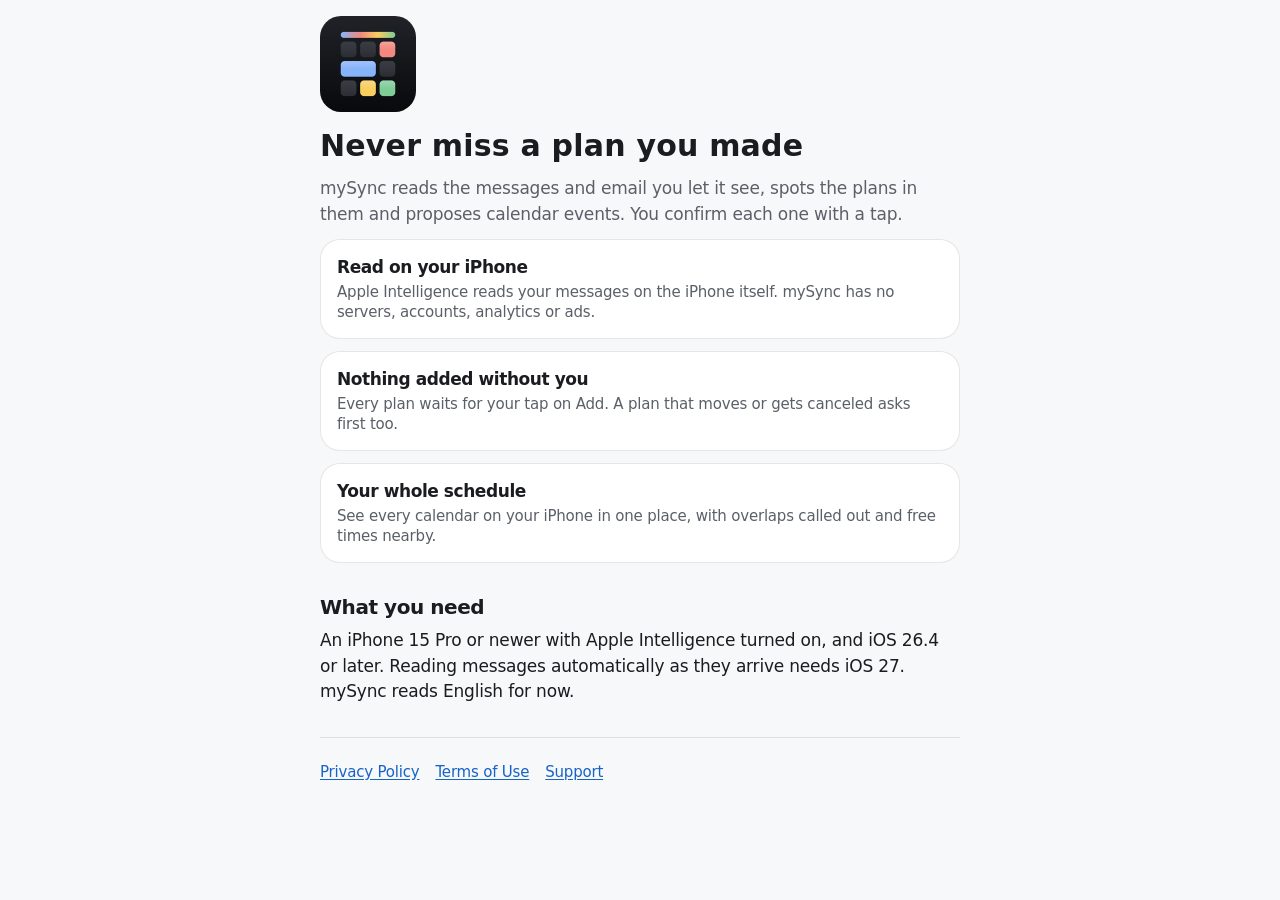
==== index.html @ c8e6f14b "mySync's website: home, privacy policy, terms and support" ====
<!doctype html>
<html lang="en">
<head>
  <meta charset="utf-8">
  <meta name="viewport" content="width=device-width, initial-scale=1">
  <title>mySync: Plans to Calendar</title>
  <meta name="description" content="mySync finds the plans in your messages and proposes them for your calendar. You confirm each one with a tap.">
  <link rel="stylesheet" href="styles.css">
  <link rel="icon" type="image/png" href="favicon.png">
  <link rel="apple-touch-icon" href="icon.png">
</head>
<body>
  <div class="page">
    <main>
      <img class="hero-icon" src="icon.png" alt="The mySync app icon" width="96" height="96">
      <h1>Never miss a plan you made</h1>
      <p class="lead">mySync reads the messages and email you let it see, spots the plans in them and proposes calendar events. You confirm each one with a tap.</p>

      <div class="card">
        <h3>Read on your iPhone</h3>
        <p class="meta">Apple Intelligence reads your messages on the iPhone itself. mySync has no servers, accounts, analytics or ads.</p>
      </div>
      <div class="card">
        <h3>Nothing added without you</h3>
        <p class="meta">Every plan waits for your tap on Add. A plan that moves or gets canceled asks first too.</p>
      </div>
      <div class="card">
        <h3>Your whole schedule</h3>
        <p class="meta">See every calendar on your iPhone in one place, with overlaps called out and free times nearby.</p>
      </div>

      <h2>What you need</h2>
      <p>An iPhone 15 Pro or newer with Apple Intelligence turned on, and iOS 26.4 or later. Reading messages automatically as they arrive needs iOS 27. mySync reads English for now.</p>
    </main>
    <footer>
      <nav aria-label="More about mySync">
        <a href="privacy/">Privacy Policy</a>
        <a href="terms/">Terms of Use</a>
        <a href="support/">Support</a>
      </nav>
    </footer>
  </div>
</body>
</html>
---- styles.css ----
/* mySync's website (design D13). Values come from design/system/tokens.json, dark-first with a full light theme. */
:root {
  color-scheme: dark light;
  --bg: #111214;
  --surface: #1b1c1f;
  --surface-2: #26282c;
  --stroke: rgba(255, 255, 255, 0.08);
  --label: #e8eaed;
  --label-secondary: #a9adb3;
  --primary: #86b2fa;
  --font-sans: -apple-system, BlinkMacSystemFont, "SF Pro Text", "SF Pro", system-ui, sans-serif;
  --font-rounded: ui-rounded, "SF Pro Rounded", -apple-system, system-ui, sans-serif;
  --space-1: 4px;
  --space-2: 8px;
  --space-3: 12px;
  --space-4: 16px;
  --space-5: 20px;
  --space-6: 24px;
  --space-8: 32px;
  --radius-chip: 8px;
  --radius-card: 20px;
}

@media (prefers-color-scheme: light) {
  :root {
    --bg: #f7f8fa;
    --surface: #ffffff;
    --surface-2: #eef0f3;
    --stroke: rgba(17, 18, 20, 0.10);
    --label: #1b1c1f;
    --label-secondary: #5b6068;
    --primary: #1763c6;
  }
}

* { box-sizing: border-box; }

body {
  margin: 0;
  background: var(--bg);
  color: var(--label);
  font: 400 17px/1.5 var(--font-sans);
  letter-spacing: -0.2px;
  -webkit-font-smoothing: antialiased;
  -webkit-text-size-adjust: 100%;
}

.page {
  max-width: 680px;
  margin: 0 auto;
  padding: 0 var(--space-5);
}

a { color: var(--primary); text-underline-offset: 2px; overflow-wrap: anywhere; }

.brand {
  display: inline-flex;
  align-items: center;
  gap: var(--space-2);
  padding: var(--space-5) 0;
  color: var(--label);
  font: 600 20px/25px var(--font-rounded);
  text-decoration: none;
}

.brand img {
  width: 32px;
  height: 32px;
  border-radius: 7px;
}

h1 {
  margin: var(--space-4) 0 var(--space-3);
  font: 600 30px/36px var(--font-rounded);
  letter-spacing: 0.2px;
}

h2 {
  margin: var(--space-8) 0 var(--space-2);
  font: 600 20px/25px var(--font-sans);
  letter-spacing: -0.45px;
}

h3 {
  margin: 0 0 var(--space-1);
  font: 600 17px/22px var(--font-sans);
  letter-spacing: -0.43px;
}

p { margin: 0 0 var(--space-3); }
ul { margin: 0 0 var(--space-3); padding-left: var(--space-5); }
li { margin-bottom: var(--space-2); }
li:last-child { margin-bottom: 0; }

.lead { color: var(--label-secondary); }
.meta { color: var(--label-secondary); font-size: 15px; line-height: 20px; }

.hero-icon {
  display: block;
  width: 96px;
  height: 96px;
  margin-top: var(--space-4);
  border-radius: 21px;
}

.card {
  margin: var(--space-3) 0;
  padding: var(--space-4);
  background: var(--surface);
  border: 1px solid var(--stroke);
  border-radius: var(--radius-card);
}

.card > :last-child { margin-bottom: 0; }

.card .meta { margin-bottom: 0; }

code {
  padding: 1px 6px;
  background: var(--surface-2);
  border-radius: var(--radius-chip);
  font: 400 15px/20px ui-monospace, "SF Mono", Menlo, monospace;
  overflow-wrap: anywhere;
}

footer {
  margin-top: var(--space-8);
  padding: var(--space-6) 0 var(--space-8);
  border-top: 1px solid var(--stroke);
  color: var(--label-secondary);
  font-size: 15px;
  line-height: 20px;
}

footer nav {
  display: flex;
  flex-wrap: wrap;
  gap: var(--space-4);
  margin-bottom: var(--space-3);
}

footer p { margin: 0; }
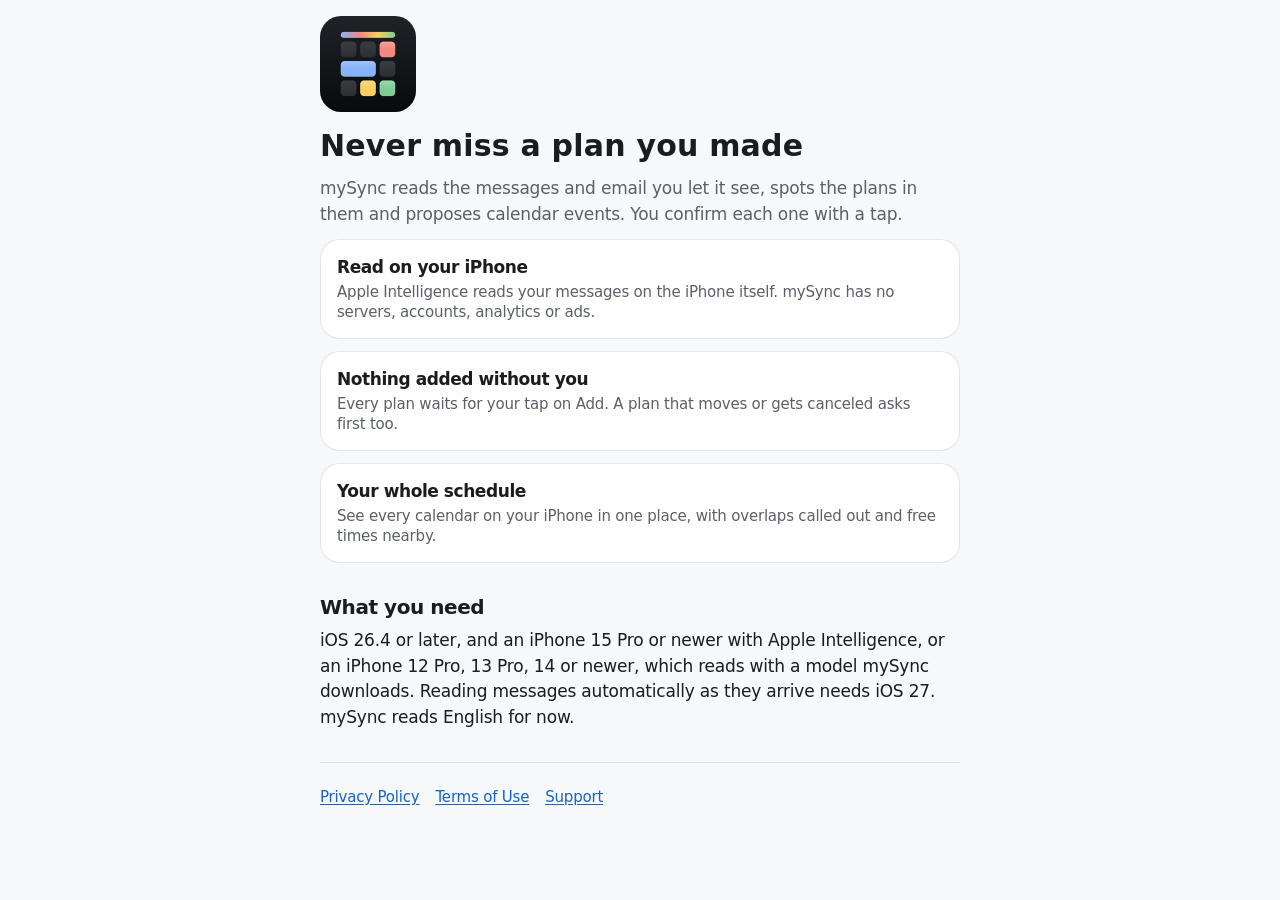
==== commit b66f0531: "What you need: iPhones without Apple Intelligence read with a downloaded model" ====
--- a/index.html
+++ b/index.html
@@ -30,7 +30,7 @@
       </div>
 
       <h2>What you need</h2>
-      <p>An iPhone 15 Pro or newer with Apple Intelligence turned on, and iOS 26.4 or later. Reading messages automatically as they arrive needs iOS 27. mySync reads English for now.</p>
+      <p>iOS 26.4 or later, and an iPhone 15 Pro or newer with Apple Intelligence, or an iPhone 12 Pro, 13 Pro, 14 or newer, which reads with a model mySync downloads. Reading messages automatically as they arrive needs iOS 27. mySync reads English for now.</p>
     </main>
     <footer>
       <nav aria-label="More about mySync">
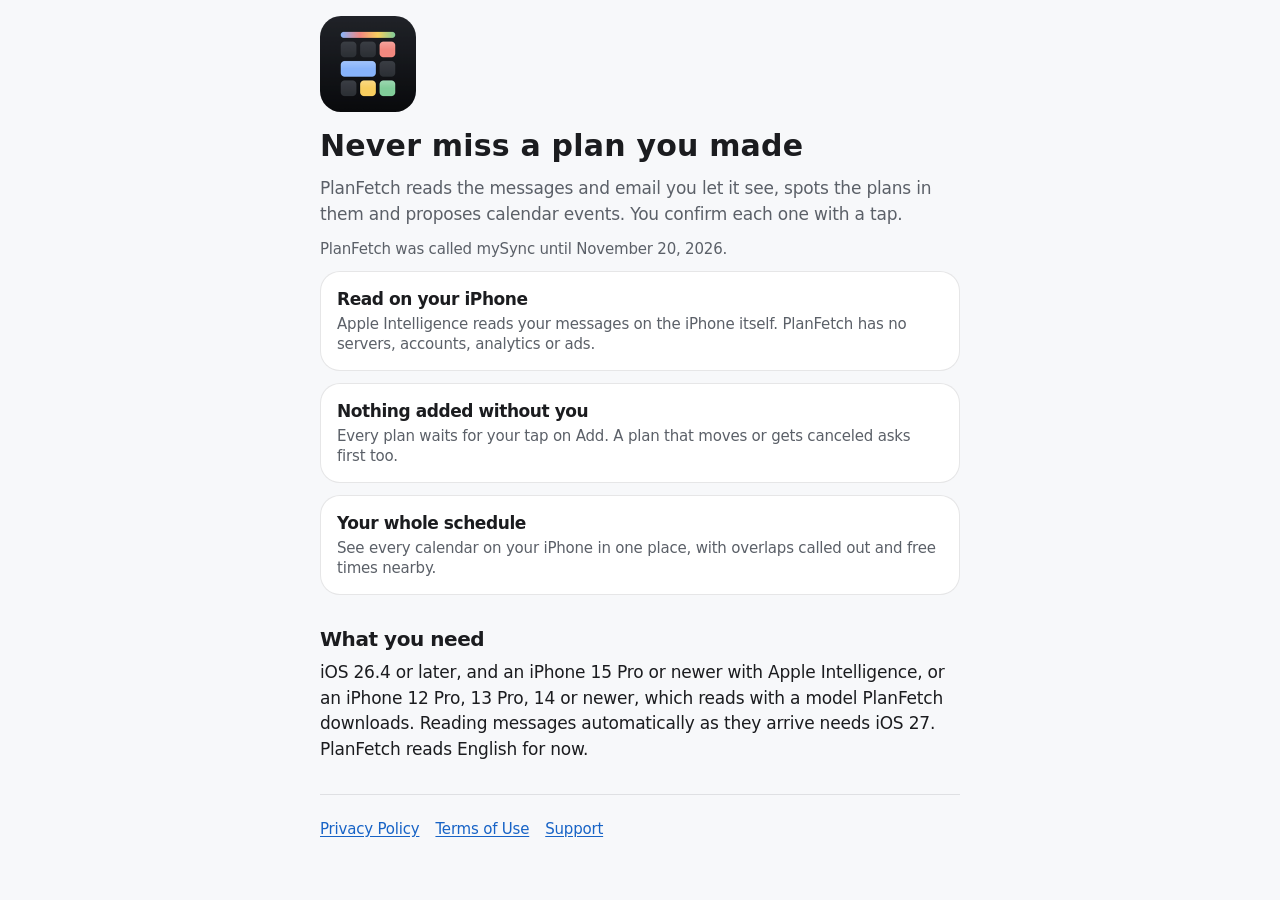
==== commit 295e78bf: "PlanFetch: the new name, the Lifetime purchase in the terms and support, and Share's Add to Calendar" ====
--- a/index.html
+++ b/index.html
@@ -3,8 +3,8 @@
 <head>
   <meta charset="utf-8">
   <meta name="viewport" content="width=device-width, initial-scale=1">
-  <title>mySync: Plans to Calendar</title>
-  <meta name="description" content="mySync finds the plans in your messages and proposes them for your calendar. You confirm each one with a tap.">
+  <title>PlanFetch: AI Text to Calendar</title>
+  <meta name="description" content="PlanFetch finds the plans in your messages and proposes them for your calendar. You confirm each one with a tap.">
   <link rel="stylesheet" href="styles.css">
   <link rel="icon" type="image/png" href="favicon.png">
   <link rel="apple-touch-icon" href="icon.png">
@@ -12,13 +12,14 @@
 <body>
   <div class="page">
     <main>
-      <img class="hero-icon" src="icon.png" alt="The mySync app icon" width="96" height="96">
+      <img class="hero-icon" src="icon.png" alt="The PlanFetch app icon" width="96" height="96">
       <h1>Never miss a plan you made</h1>
-      <p class="lead">mySync reads the messages and email you let it see, spots the plans in them and proposes calendar events. You confirm each one with a tap.</p>
+      <p class="lead">PlanFetch reads the messages and email you let it see, spots the plans in them and proposes calendar events. You confirm each one with a tap.</p>
+      <p class="meta">PlanFetch was called mySync until November 20, 2026.</p>
 
       <div class="card">
         <h3>Read on your iPhone</h3>
-        <p class="meta">Apple Intelligence reads your messages on the iPhone itself. mySync has no servers, accounts, analytics or ads.</p>
+        <p class="meta">Apple Intelligence reads your messages on the iPhone itself. PlanFetch has no servers, accounts, analytics or ads.</p>
       </div>
       <div class="card">
         <h3>Nothing added without you</h3>
@@ -30,10 +31,10 @@
       </div>
 
       <h2>What you need</h2>
-      <p>iOS 26.4 or later, and an iPhone 15 Pro or newer with Apple Intelligence, or an iPhone 12 Pro, 13 Pro, 14 or newer, which reads with a model mySync downloads. Reading messages automatically as they arrive needs iOS 27. mySync reads English for now.</p>
+      <p>iOS 26.4 or later, and an iPhone 15 Pro or newer with Apple Intelligence, or an iPhone 12 Pro, 13 Pro, 14 or newer, which reads with a model PlanFetch downloads. Reading messages automatically as they arrive needs iOS 27. PlanFetch reads English for now.</p>
     </main>
     <footer>
-      <nav aria-label="More about mySync">
+      <nav aria-label="More about PlanFetch">
         <a href="privacy/">Privacy Policy</a>
         <a href="terms/">Terms of Use</a>
         <a href="support/">Support</a>
--- a/styles.css
+++ b/styles.css
@@ -1,4 +1,4 @@
-/* mySync's website (design D13). Values come from design/system/tokens.json, dark-first with a full light theme. */
+/* PlanFetch's website (design D13). Values come from design/system/tokens.json, dark-first with a full light theme. */
 :root {
   color-scheme: dark light;
   --bg: #111214;
